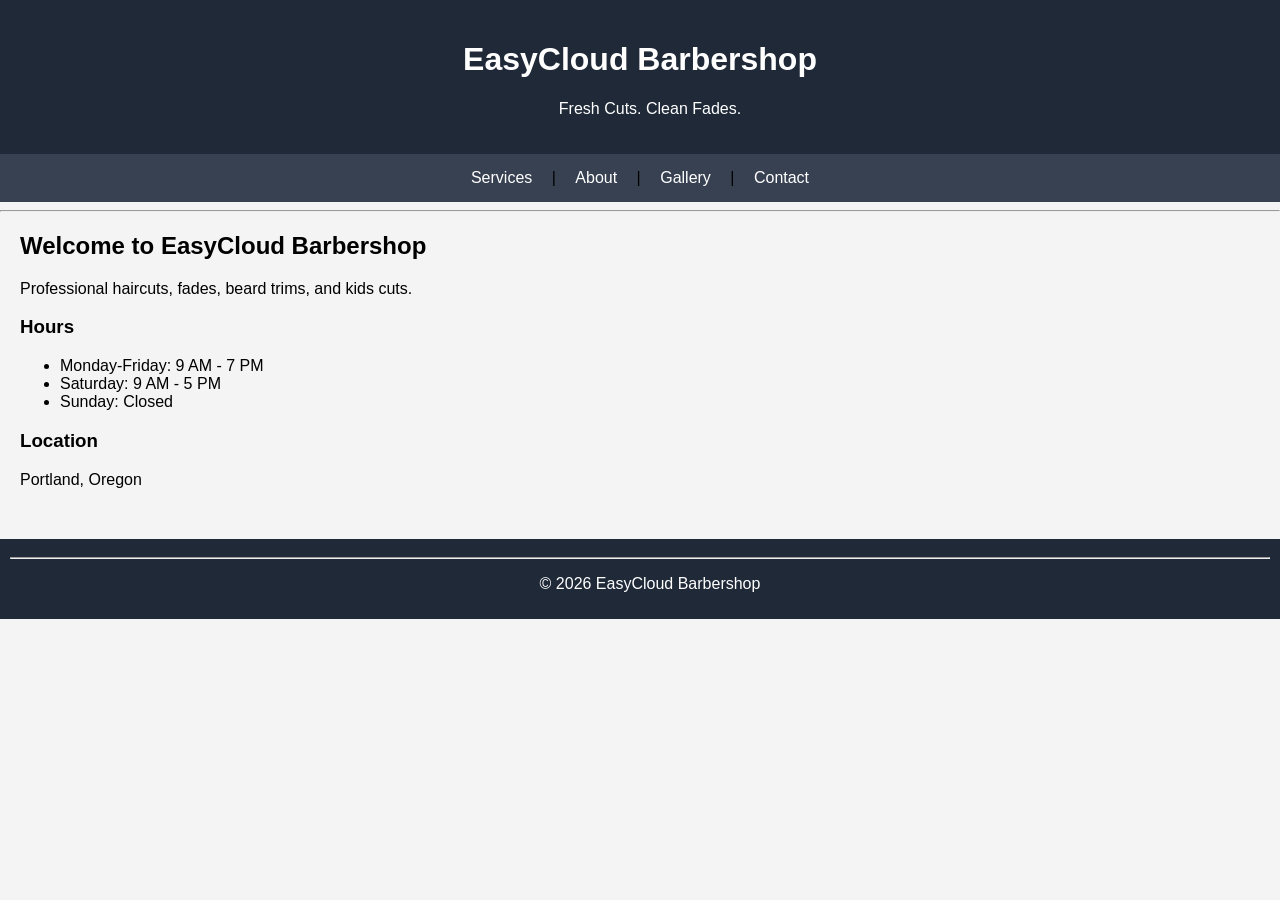
==== source-code/index.html @ 4f29d7df "Initial EasyCloud Barber Website" ====
<!DOCTYPE html>
<html>
<head>
    <title>EasyCloud Barbershop</title>
    <link rel="stylesheet" href="css/style.css">
</head>
<body>

<header>
    <h1>EasyCloud Barbershop</h1>
    <p>Fresh Cuts. Clean Fades.</p>
</header>

<nav>
    <a href="services.html">Services</a> |
    <a href="about.html">About</a> |
    <a href="gallery.html">Gallery</a> |
    <a href="contact.html">Contact</a>
</nav>

<hr>

<h2>Welcome to EasyCloud Barbershop</h2>

<p>
Professional haircuts, fades, beard trims, and kids cuts.
</p>

<h3>Hours</h3>

<ul>
    <li>Monday-Friday: 9 AM - 7 PM</li>
    <li>Saturday: 9 AM - 5 PM</li>
    <li>Sunday: Closed</li>
</ul>

<h3>Location</h3>

<p>Portland, Oregon</p>

<footer>
    <hr>
    <p>© 2026 EasyCloud Barbershop</p>
</footer>

</body>
</html>
---- source-code/css/style.css ----
body {
    font-family: Arial, sans-serif;
    background-color: #f4f4f4;
    margin: 0;
}

header {
    background-color: #1f2937;
    color: white;
    text-align: center;
    padding: 20px;
}

nav {
    background-color: #374151;
    padding: 15px;
    text-align: center;
}

nav a {
    color: white;
    text-decoration: none;
    margin: 15px;
}

h2, h3, p, ul {
    margin-left: 20px;
}

footer {
    background-color: #1f2937;
    color: white;
    text-align: center;
    padding: 10px;
    margin-top: 50px;
}
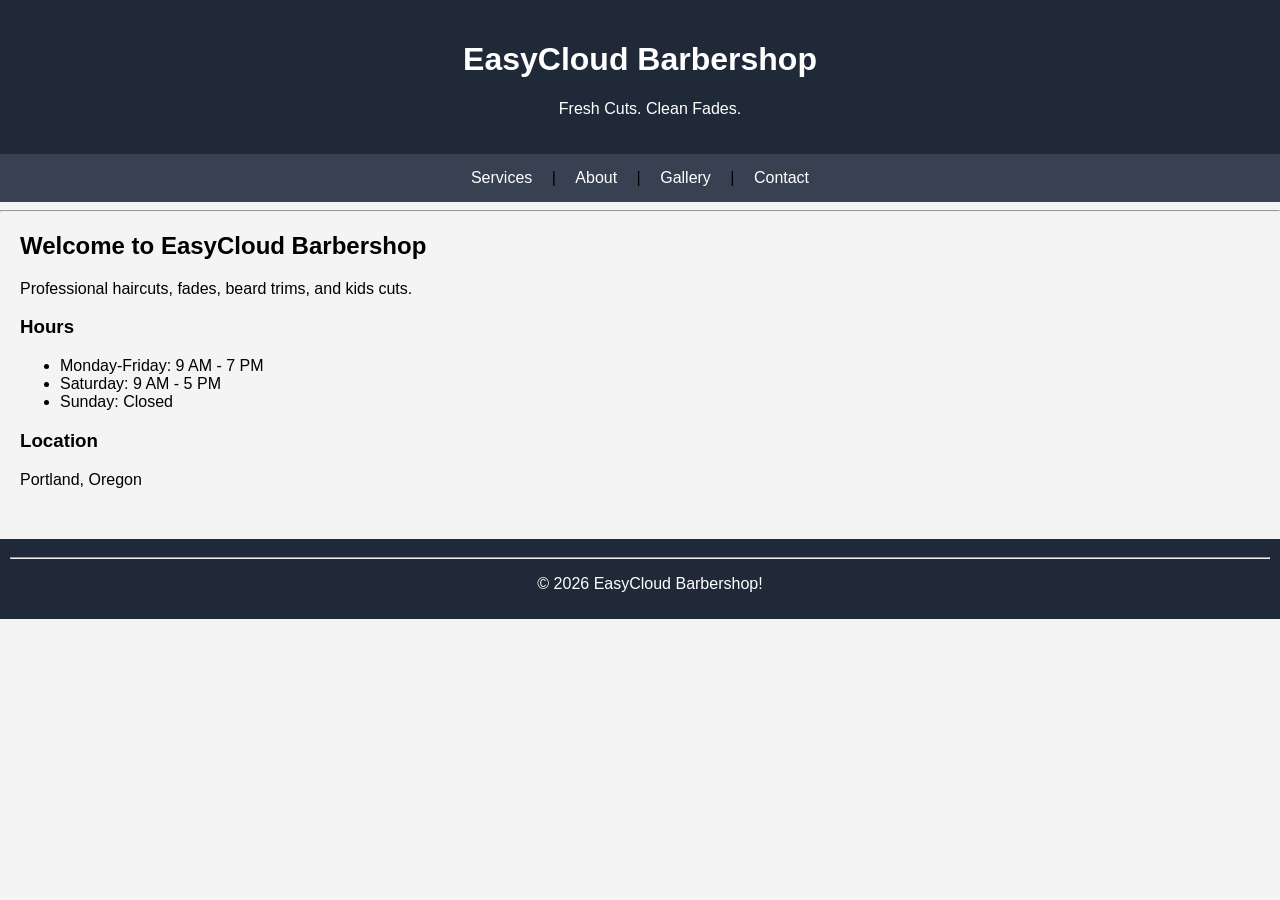
==== commit 20b4fb4b: "Made changes to service & index" ====
--- a/source-code/index.html
+++ b/source-code/index.html
@@ -40,7 +40,7 @@
 
 <footer>
     <hr>
-    <p>© 2026 EasyCloud Barbershop</p>
+    <p>© 2026 EasyCloud Barbershop!</p>
 </footer>
 
 </body>
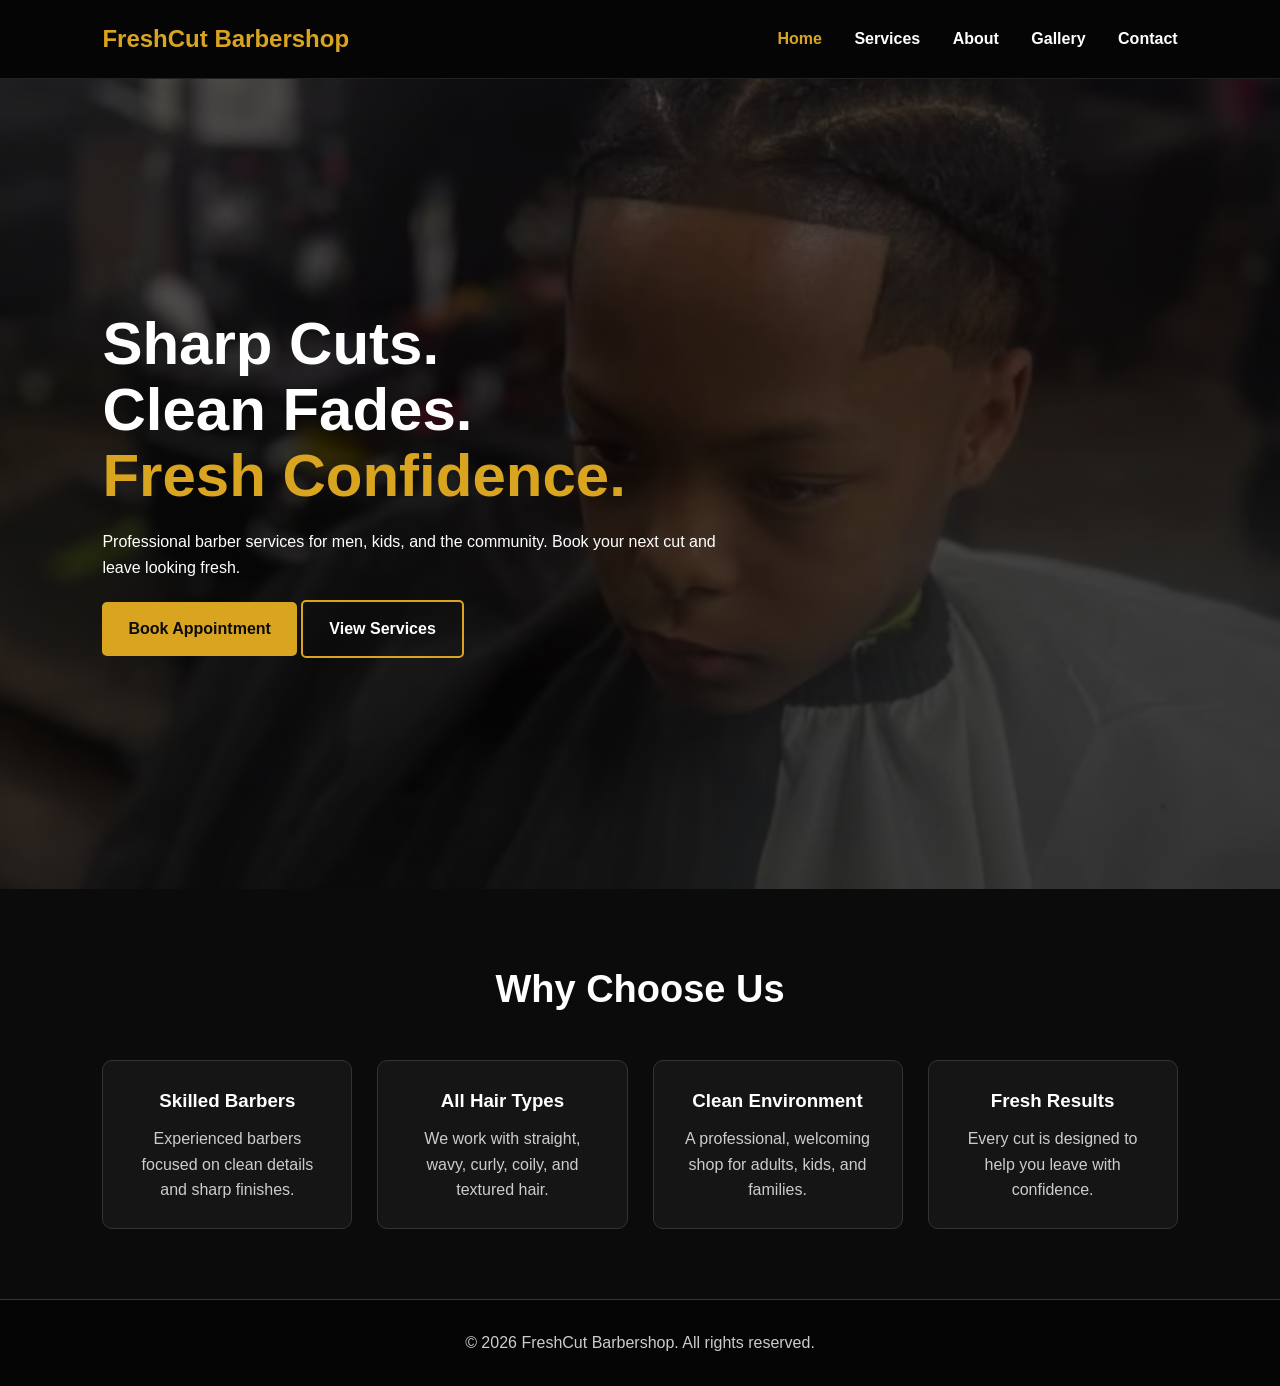
==== commit ce7ea7e3: "upgraded website" ====
--- a/source-code/index.html
+++ b/source-code/index.html
@@ -1,47 +1,58 @@
 <!DOCTYPE html>
-<html>
+<html lang="en">
 <head>
-    <title>EasyCloud Barbershop</title>
-    <link rel="stylesheet" href="css/style.css">
+  <meta charset="UTF-8">
+  <meta name="viewport" content="width=device-width, initial-scale=1.0">
+  <title>FreshCut Barbershop</title>
+  <link rel="stylesheet" href="css/style.css">
 </head>
 <body>
 
-<header>
-    <h1>EasyCloud Barbershop</h1>
-    <p>Fresh Cuts. Clean Fades.</p>
-</header>
+  <header class="navbar">
+    <div class="logo">FreshCut Barbershop</div>
+    <nav class="nav-links">
+      <a href="index.html" class="active">Home</a>
+      <a href="services.html">Services</a>
+      <a href="about.html">About</a>
+      <a href="gallery.html">Gallery</a>
+      <a href="contact.html">Contact</a>
+    </nav>
+  </header>
 
-<nav>
-    <a href="services.html">Services</a> |
-    <a href="about.html">About</a> |
-    <a href="gallery.html">Gallery</a> |
-    <a href="contact.html">Contact</a>
-</nav>
+  <section class="hero">
+    <div class="hero-content">
+      <h1>Sharp Cuts.<br>Clean Fades.<br><span class="gold">Fresh Confidence.</span></h1>
+      <p>Professional barber services for men, kids, and the community. Book your next cut and leave looking fresh.</p>
+      <a href="contact.html" class="btn">Book Appointment</a>
+      <a href="services.html" class="btn btn-outline">View Services</a>
+    </div>
+  </section>
 
-<hr>
+  <section>
+    <h2 class="section-title">Why Choose Us</h2>
+    <div class="card-grid">
+      <div class="card">
+        <h3>Skilled Barbers</h3>
+        <p>Experienced barbers focused on clean details and sharp finishes.</p>
+      </div>
+      <div class="card">
+        <h3>All Hair Types</h3>
+        <p>We work with straight, wavy, curly, coily, and textured hair.</p>
+      </div>
+      <div class="card">
+        <h3>Clean Environment</h3>
+        <p>A professional, welcoming shop for adults, kids, and families.</p>
+      </div>
+      <div class="card">
+        <h3>Fresh Results</h3>
+        <p>Every cut is designed to help you leave with confidence.</p>
+      </div>
+    </div>
+  </section>
 
-<h2>Welcome to EasyCloud Barbershop</h2>
-
-<p>
-Professional haircuts, fades, beard trims, and kids cuts.
-</p>
-
-<h3>Hours</h3>
-
-<ul>
-    <li>Monday-Friday: 9 AM - 7 PM</li>
-    <li>Saturday: 9 AM - 5 PM</li>
-    <li>Sunday: Closed</li>
-</ul>
-
-<h3>Location</h3>
-
-<p>Portland, Oregon</p>
-
-<footer>
-    <hr>
-    <p>© 2026 EasyCloud Barbershop!</p>
-</footer>
+  <footer class="footer">
+    <p>© 2026 FreshCut Barbershop. All rights reserved.</p>
+  </footer>
 
 </body>
 </html>
--- a/source-code/css/style.css
+++ b/source-code/css/style.css
@@ -1,36 +1,238 @@
+* {
+  margin: 0;
+  padding: 0;
+  box-sizing: border-box;
+}
+
 body {
-    font-family: Arial, sans-serif;
-    background-color: #f4f4f4;
-    margin: 0;
-}
-
-header {
-    background-color: #1f2937;
-    color: white;
-    text-align: center;
-    padding: 20px;
-}
-
-nav {
-    background-color: #374151;
-    padding: 15px;
-    text-align: center;
-}
-
-nav a {
-    color: white;
-    text-decoration: none;
-    margin: 15px;
-}
-
-h2, h3, p, ul {
-    margin-left: 20px;
-}
-
-footer {
-    background-color: #1f2937;
-    color: white;
-    text-align: center;
-    padding: 10px;
-    margin-top: 50px;
+  font-family: Arial, sans-serif;
+  background: #0b0b0b;
+  color: #fff;
+  line-height: 1.6;
+}
+
+a {
+  color: inherit;
+  text-decoration: none;
+}
+
+.navbar {
+  background: #050505;
+  padding: 20px 8%;
+  display: flex;
+  justify-content: space-between;
+  align-items: center;
+  border-bottom: 1px solid #222;
+}
+
+.logo {
+  color: #d9a520;
+  font-size: 24px;
+  font-weight: bold;
+}
+
+.nav-links a {
+  margin-left: 28px;
+  font-weight: bold;
+  color: #fff;
+}
+
+.nav-links a:hover,
+.nav-links .active {
+  color: #d9a520;
+}
+
+.btn {
+  display: inline-block;
+  background: #d9a520;
+  color: #0b0b0b;
+  padding: 14px 26px;
+  border-radius: 5px;
+  font-weight: bold;
+  margin-top: 20px;
+}
+
+.btn-outline {
+  background: transparent;
+  color: #fff;
+  border: 2px solid #d9a520;
+}
+
+.hero {
+    min-height: 90vh;
+    background:
+        linear-gradient(rgba(0,0,0,.65), rgba(0,0,0,.75)),
+        url("../images/HERO_IMAGE.jpg");
+    background-size: cover;
+    background-position: center;
+    display: flex;
+    align-items: center;
+    padding: 0 8%;
+}
+
+.hero-content {
+  max-width: 650px;
+}
+
+.hero h1 {
+  font-size: 60px;
+  line-height: 1.1;
+  margin-bottom: 20px;
+}
+
+.gold {
+  color: #d9a520;
+}
+
+section {
+  padding: 70px 8%;
+}
+
+.section-title {
+  text-align: center;
+  font-size: 38px;
+  margin-bottom: 40px;
+}
+
+.card-grid {
+  display: grid;
+  grid-template-columns: repeat(auto-fit, minmax(220px, 1fr));
+  gap: 25px;
+}
+
+.card {
+  background: #151515;
+  border: 1px solid #333;
+  border-radius: 10px;
+  padding: 25px;
+  text-align: center;
+}
+
+.card h3 {
+  margin-bottom: 10px;
+}
+
+.card p {
+  color: #ccc;
+}
+
+.price {
+  color: #d9a520;
+  font-size: 22px;
+  font-weight: bold;
+  margin-top: 10px;
+}
+
+.footer {
+  background: #050505;
+  border-top: 1px solid #333;
+  text-align: center;
+  padding: 30px;
+  color: #ccc;
+}
+
+@media (max-width: 768px) {
+  .navbar {
+    flex-direction: column;
+    gap: 15px;
+  }
+
+  .nav-links a {
+    margin: 0 10px;
+  }
+
+  .hero h1 {
+    font-size: 42px;
+  }
+}
+
+.services-section{
+    padding:80px 8%;
+    background:#111;
+    color:white;
+}
+
+.services-section h2{
+    text-align:center;
+    font-size:42px;
+    margin-bottom:50px;
+}
+
+.service-grid{
+    display:grid;
+    grid-template-columns:repeat(auto-fit,minmax(250px,1fr));
+    gap:30px;
+}
+
+.service-card{
+    background:#1b1b1b;
+    padding:35px;
+    border-radius:12px;
+    transition:.3s;
+    border:1px solid #2b2b2b;
+}
+
+.service-card:hover{
+    transform:translateY(-8px);
+    border-color:#d4a017;
+}
+
+.service-card h3{
+    margin-bottom:15px;
+    color:#d4a017;
+}
+
+.service-card p{
+    color:#ccc;
+    line-height:1.6;
+}
+
+.service-card span{
+    display:block;
+    margin-top:20px;
+    font-size:28px;
+    font-weight:bold;
+    color:#fff;
+}
+
+footer{
+    background:#0a0a0a;
+    color:#999;
+    text-align:center;
+    padding:30px;
+}
+
+.gallery-grid {
+  display: grid;
+  grid-template-columns: repeat(auto-fit, minmax(230px, 1fr));
+  gap: 28px;
+}
+
+.gallery-card {
+  background: #151515;
+  border: 1px solid #333;
+  border-radius: 12px;
+  overflow: hidden;
+  transition: 0.3s ease;
+}
+
+.gallery-card:hover {
+  transform: translateY(-8px);
+  border-color: #d9a520;
+}
+
+.gallery-card img{
+    width:100%;
+    height:380px;
+    object-fit:cover;
+}
+
+.gallery-card h3 {
+  color: #d9a520;
+  padding: 18px 18px 5px;
+}
+
+.gallery-card p {
+  color: #ccc;
+  padding: 0 18px 22px;
 }
